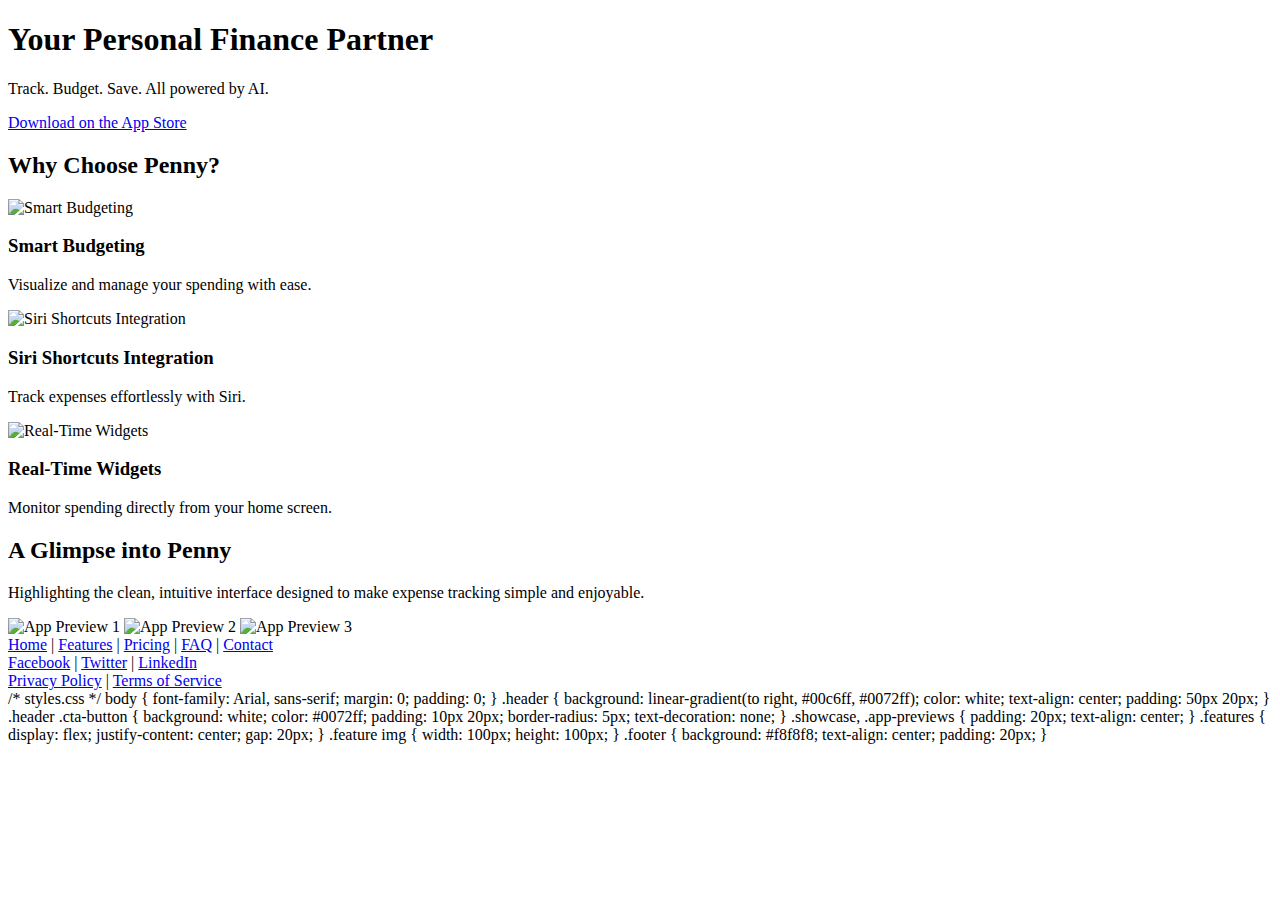
==== main.html @ 64af93da "Create main.html" ====
<!DOCTYPE html>
<html lang="en">
<head>
    <meta charset="UTF-8">
    <meta name="viewport" content="width=device-width, initial-scale=1.0">
    <title>Penny – AI Expense Tracker</title>
    <link rel="stylesheet" href="styles.css">
</head>
<body>
    <header class="header">
        <div class="header-content">
            <h1>Your Personal Finance Partner</h1>
            <p>Track. Budget. Save. All powered by AI.</p>
            <a href="https://apps.apple.com/us/app/penny-ai-expense-tracker/id6680195347" class="cta-button">Download on the App Store</a>
        </div>
    </header>

    <section class="showcase">
        <h2>Why Choose Penny?</h2>
        <div class="features">
            <div class="feature">
                <img src="Budget.jpg" alt="Smart Budgeting">
                <h3>Smart Budgeting</h3>
                <p>Visualize and manage your spending with ease.</p>
            </div>
            <div class="feature">
                <img src="Shortcuts Example.jpg" alt="Siri Shortcuts Integration">
                <h3>Siri Shortcuts Integration</h3>
                <p>Track expenses effortlessly with Siri.</p>
            </div>
            <div class="feature">
                <img src="Widget1.png" alt="Real-Time Widgets">
                <h3>Real-Time Widgets</h3>
                <p>Monitor spending directly from your home screen.</p>
            </div>
        </div>
    </section>

    <section class="app-previews">
        <h2>A Glimpse into Penny</h2>
        <p>Highlighting the clean, intuitive interface designed to make expense tracking simple and enjoyable.</p>
        <div class="carousel">
            <img src="Simulator Screenshot - iPhone 15 Pro 18.1 Tesla Shane - 2024-11-11 at 12.07.38.png" alt="App Preview 1">
            <img src="Simulator Screenshot - iPhone 15 Pro 18.1 Tesla Shane - 2024-11-11 at 12.10.57.png" alt="App Preview 2">
            <img src="Simulator Screenshot - iPhone 16 Plus - 2024-11-18 at 12.24.31.png" alt="App Preview 3">
        </div>
    </section>

    <footer class="footer">
        <div class="footer-links">
            <a href="#">Home</a> | <a href="#">Features</a> | <a href="#">Pricing</a> | <a href="#">FAQ</a> | <a href="#">Contact</a>
        </div>
        <div class="social-media">
            <a href="#">Facebook</a> | <a href="#">Twitter</a> | <a href="#">LinkedIn</a>
        </div>
        <div class="legal">
            <a href="#">Privacy Policy</a> | <a href="#">Terms of Service</a>
        </div>
    </footer>
</body>
</html>

/* styles.css */
body {
    font-family: Arial, sans-serif;
    margin: 0;
    padding: 0;
}

.header {
    background: linear-gradient(to right, #00c6ff, #0072ff);
    color: white;
    text-align: center;
    padding: 50px 20px;
}

.header .cta-button {
    background: white;
    color: #0072ff;
    padding: 10px 20px;
    border-radius: 5px;
    text-decoration: none;
}

.showcase, .app-previews {
    padding: 20px;
    text-align: center;
}

.features {
    display: flex;
    justify-content: center;
    gap: 20px;
}

.feature img {
    width: 100px;
    height: 100px;
}

.footer {
    background: #f8f8f8;
    text-align: center;
    padding: 20px;
}
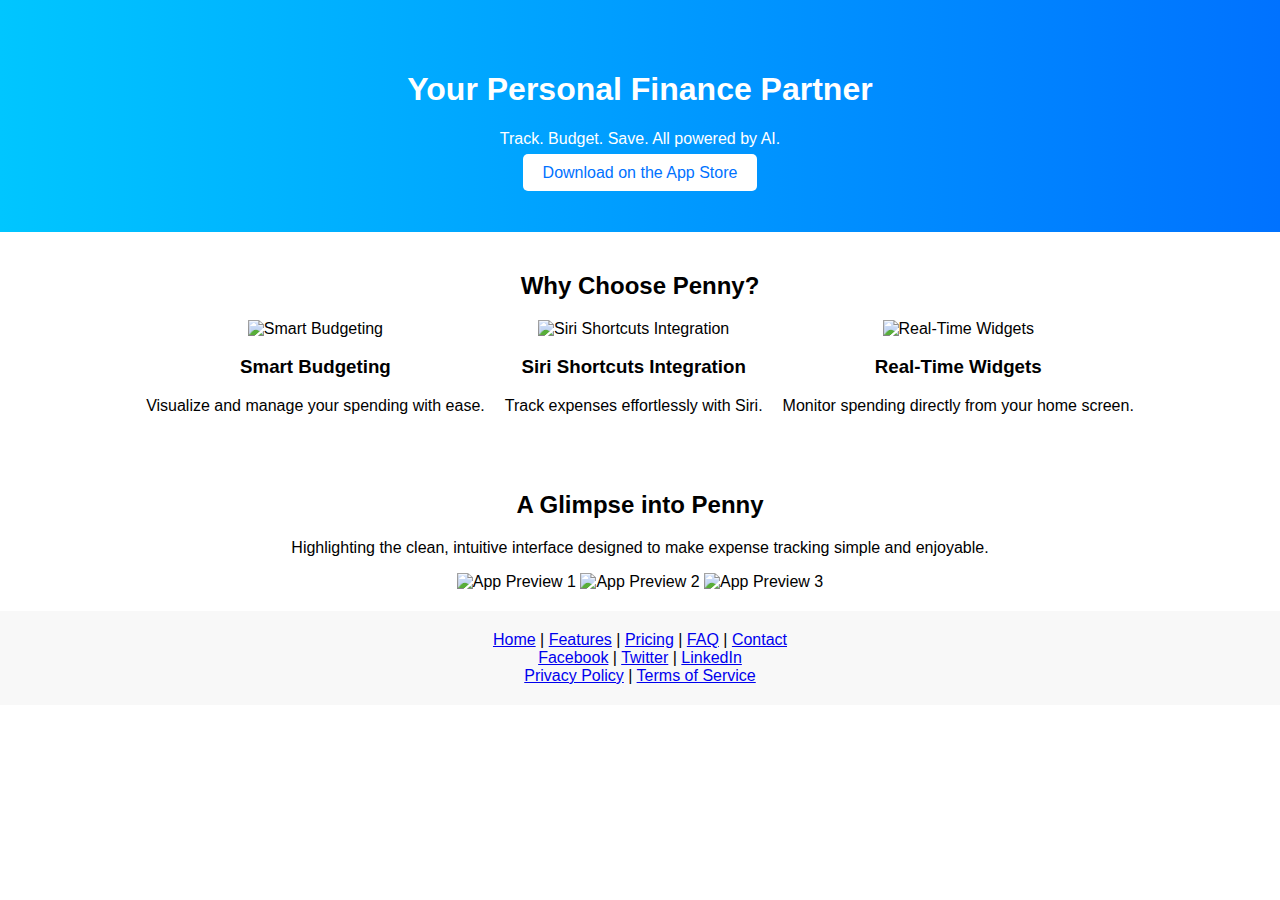
==== commit 8ebccc1a: "Update main.html" ====
--- a/main.html
+++ b/main.html
@@ -60,46 +60,3 @@
 </body>
 </html>
 
-/* styles.css */
-body {
-    font-family: Arial, sans-serif;
-    margin: 0;
-    padding: 0;
-}
-
-.header {
-    background: linear-gradient(to right, #00c6ff, #0072ff);
-    color: white;
-    text-align: center;
-    padding: 50px 20px;
-}
-
-.header .cta-button {
-    background: white;
-    color: #0072ff;
-    padding: 10px 20px;
-    border-radius: 5px;
-    text-decoration: none;
-}
-
-.showcase, .app-previews {
-    padding: 20px;
-    text-align: center;
-}
-
-.features {
-    display: flex;
-    justify-content: center;
-    gap: 20px;
-}
-
-.feature img {
-    width: 100px;
-    height: 100px;
-}
-
-.footer {
-    background: #f8f8f8;
-    text-align: center;
-    padding: 20px;
-}
--- a/styles.css
+++ b/styles.css
@@ -0,0 +1,43 @@
+/* styles.css */
+body {
+    font-family: Arial, sans-serif;
+    margin: 0;
+    padding: 0;
+}
+
+.header {
+    background: linear-gradient(to right, #00c6ff, #0072ff);
+    color: white;
+    text-align: center;
+    padding: 50px 20px;
+}
+
+.header .cta-button {
+    background: white;
+    color: #0072ff;
+    padding: 10px 20px;
+    border-radius: 5px;
+    text-decoration: none;
+}
+
+.showcase, .app-previews {
+    padding: 20px;
+    text-align: center;
+}
+
+.features {
+    display: flex;
+    justify-content: center;
+    gap: 20px;
+}
+
+.feature img {
+    width: 100px;
+    height: 100px;
+}
+
+.footer {
+    background: #f8f8f8;
+    text-align: center;
+    padding: 20px;
+}
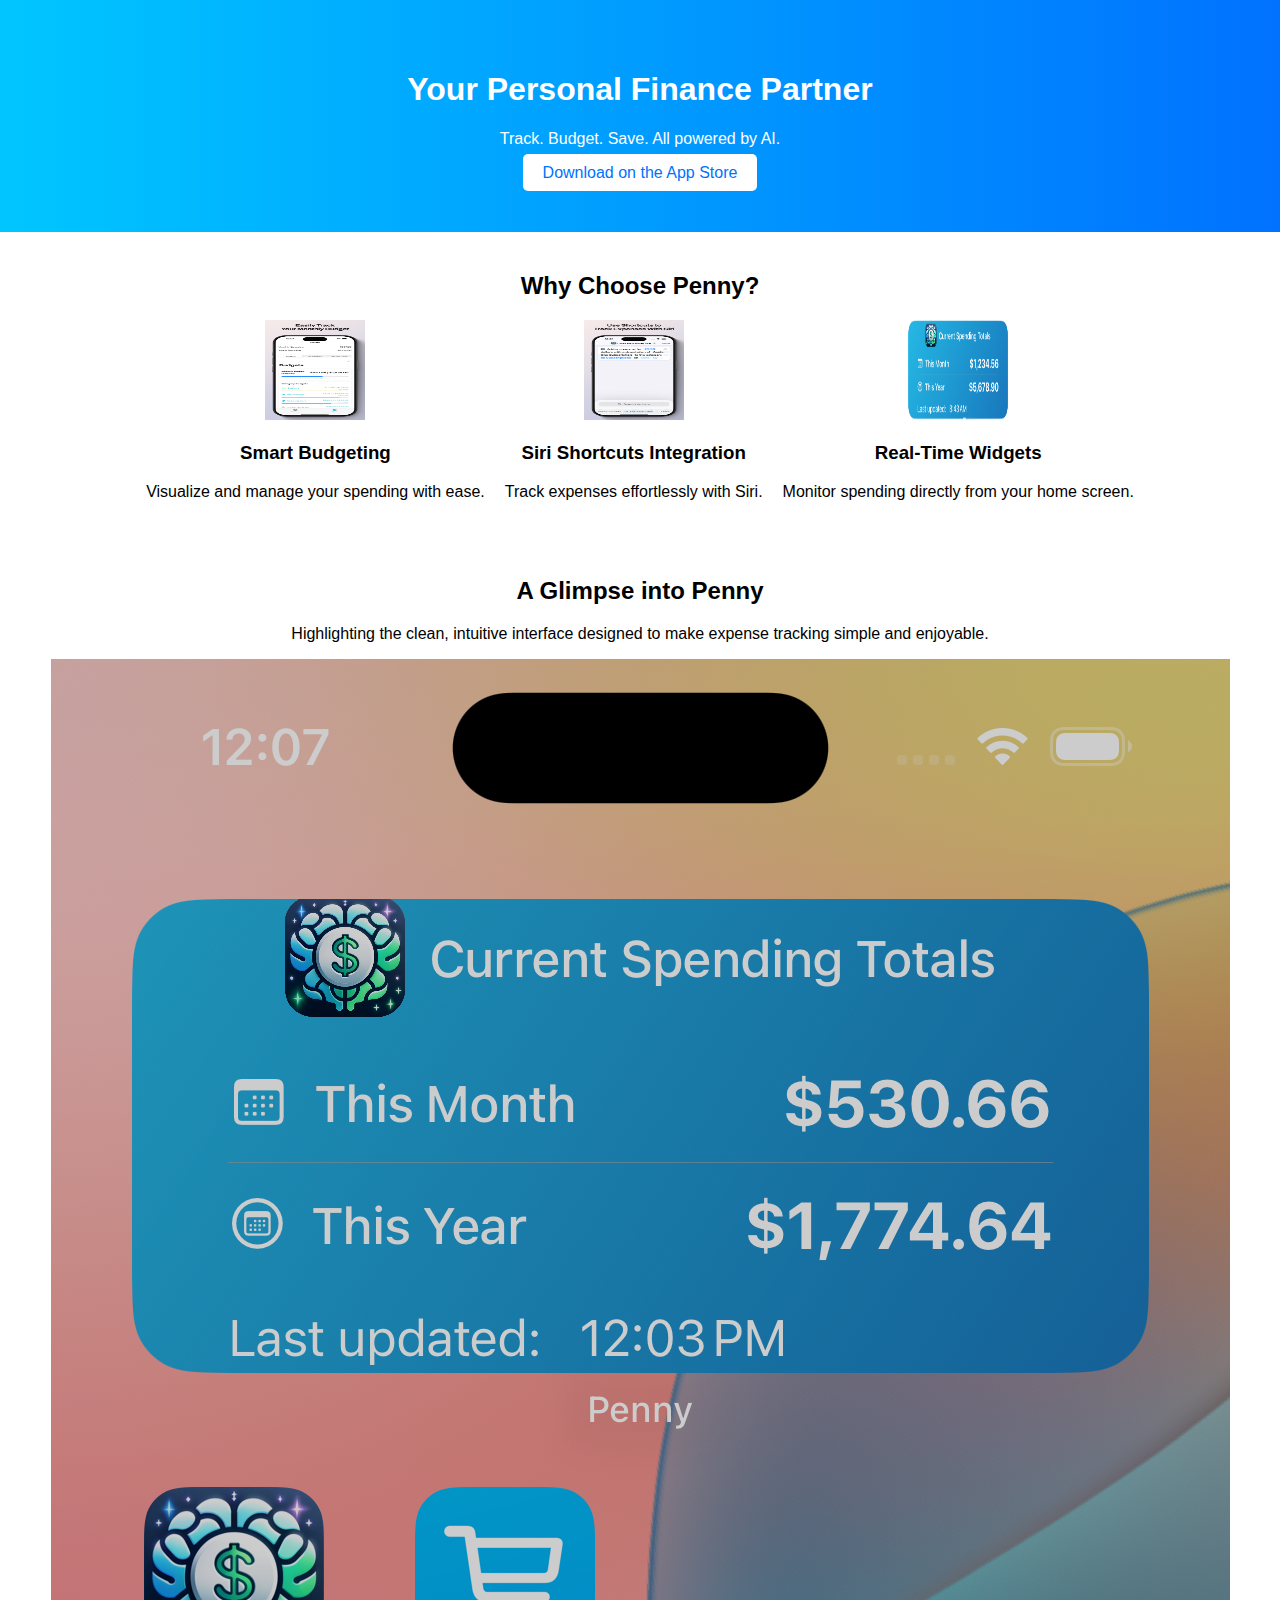
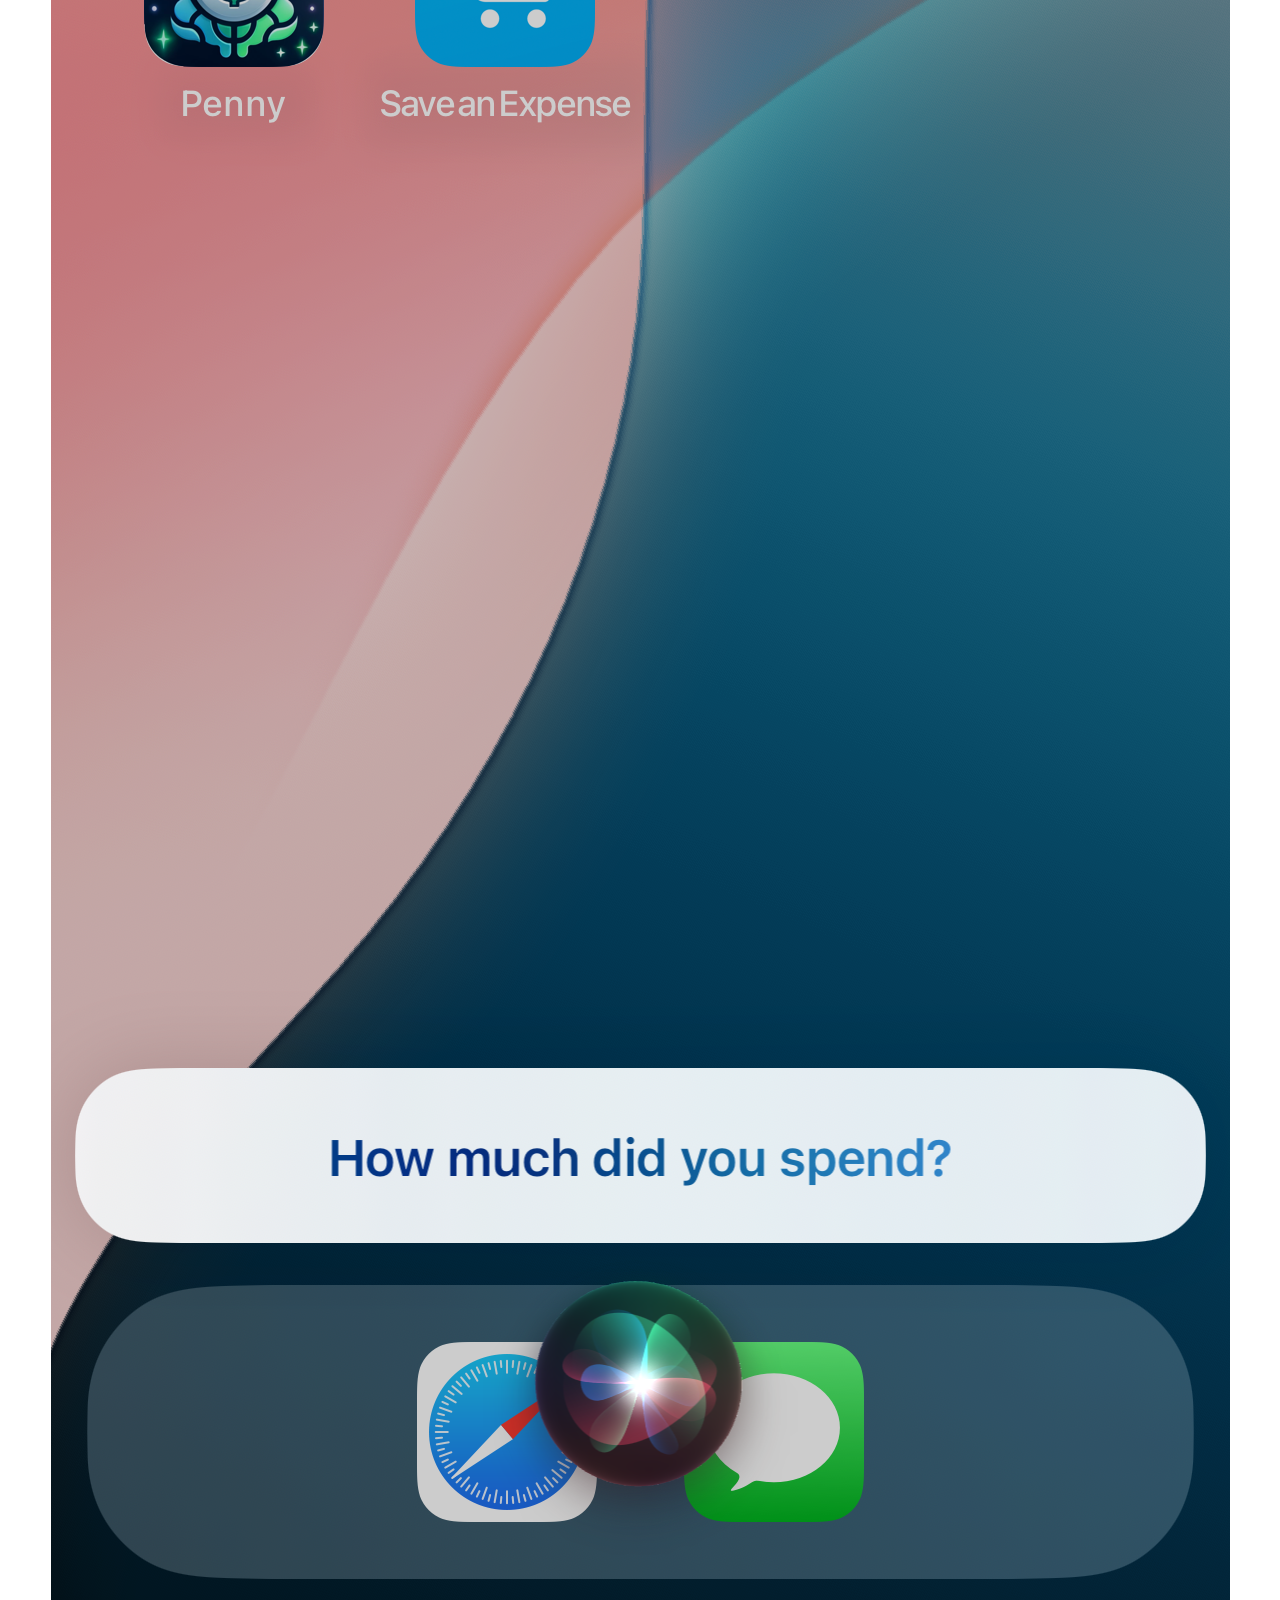
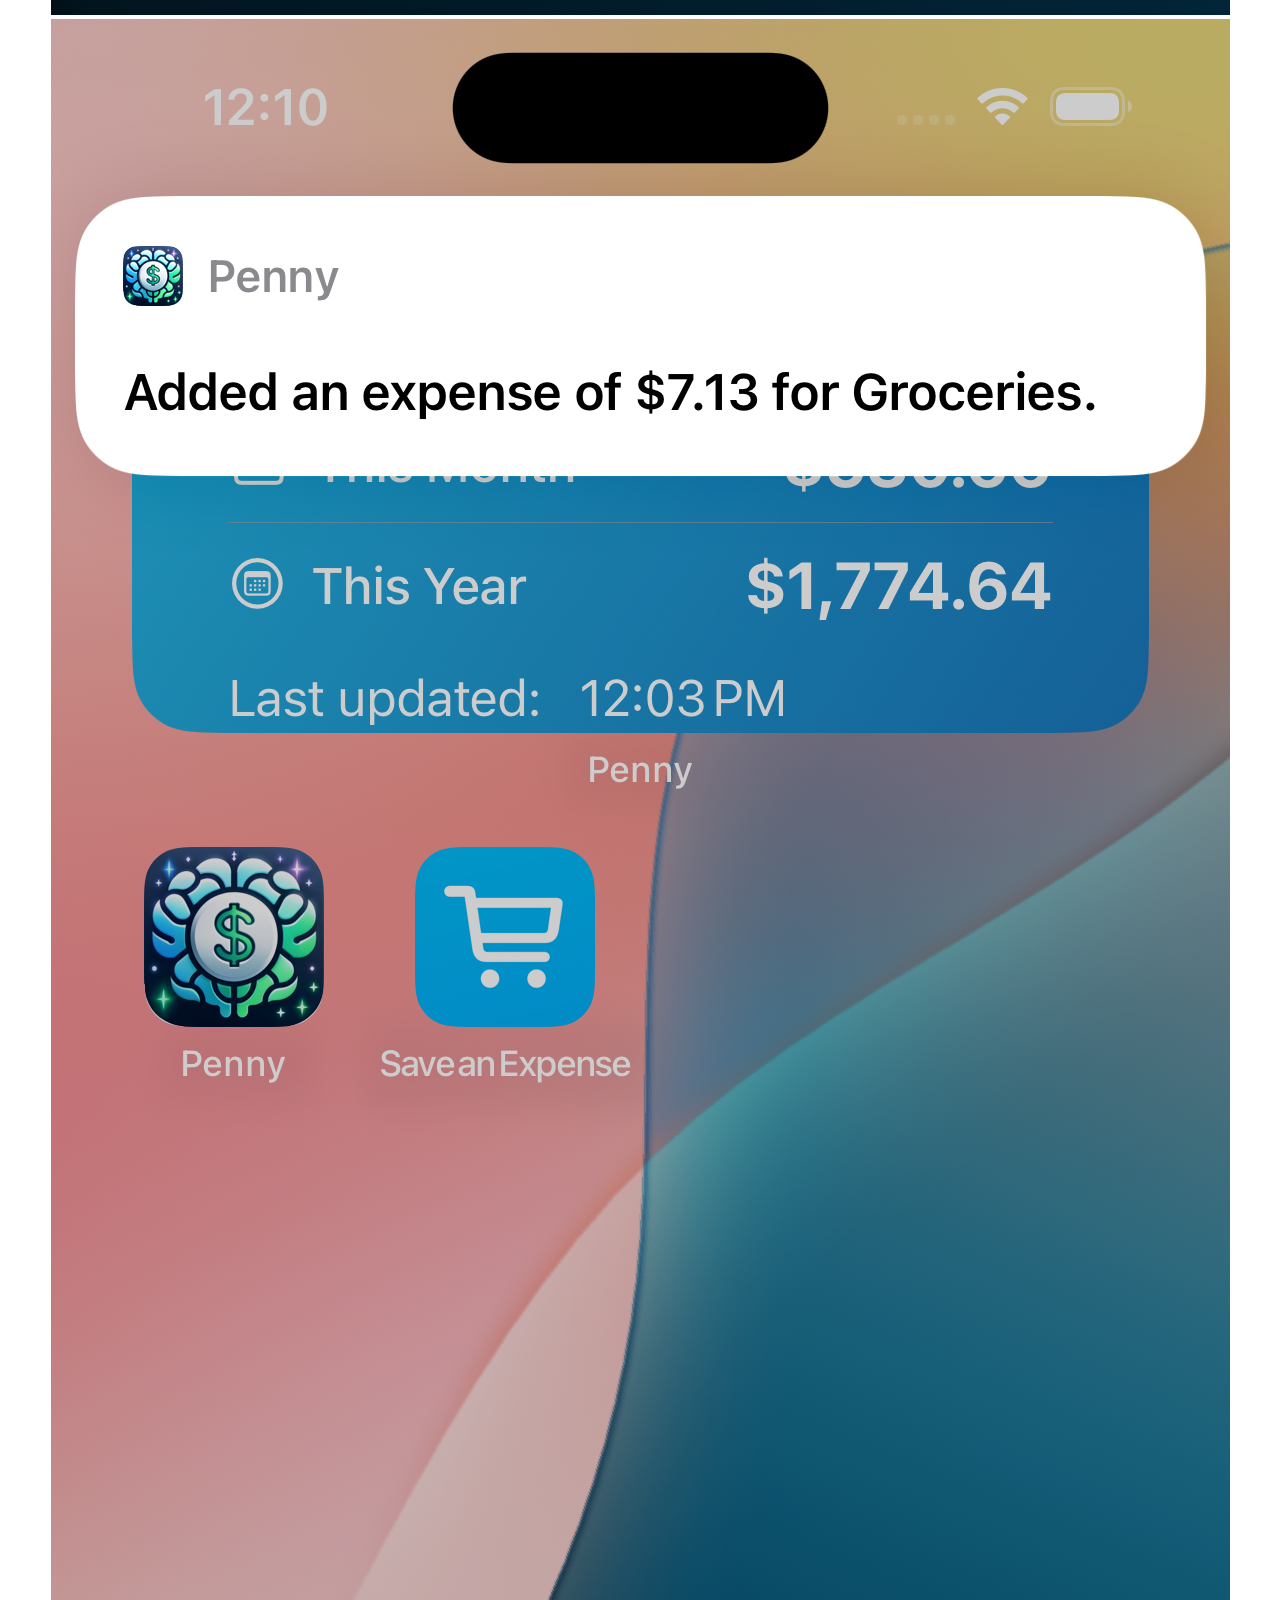
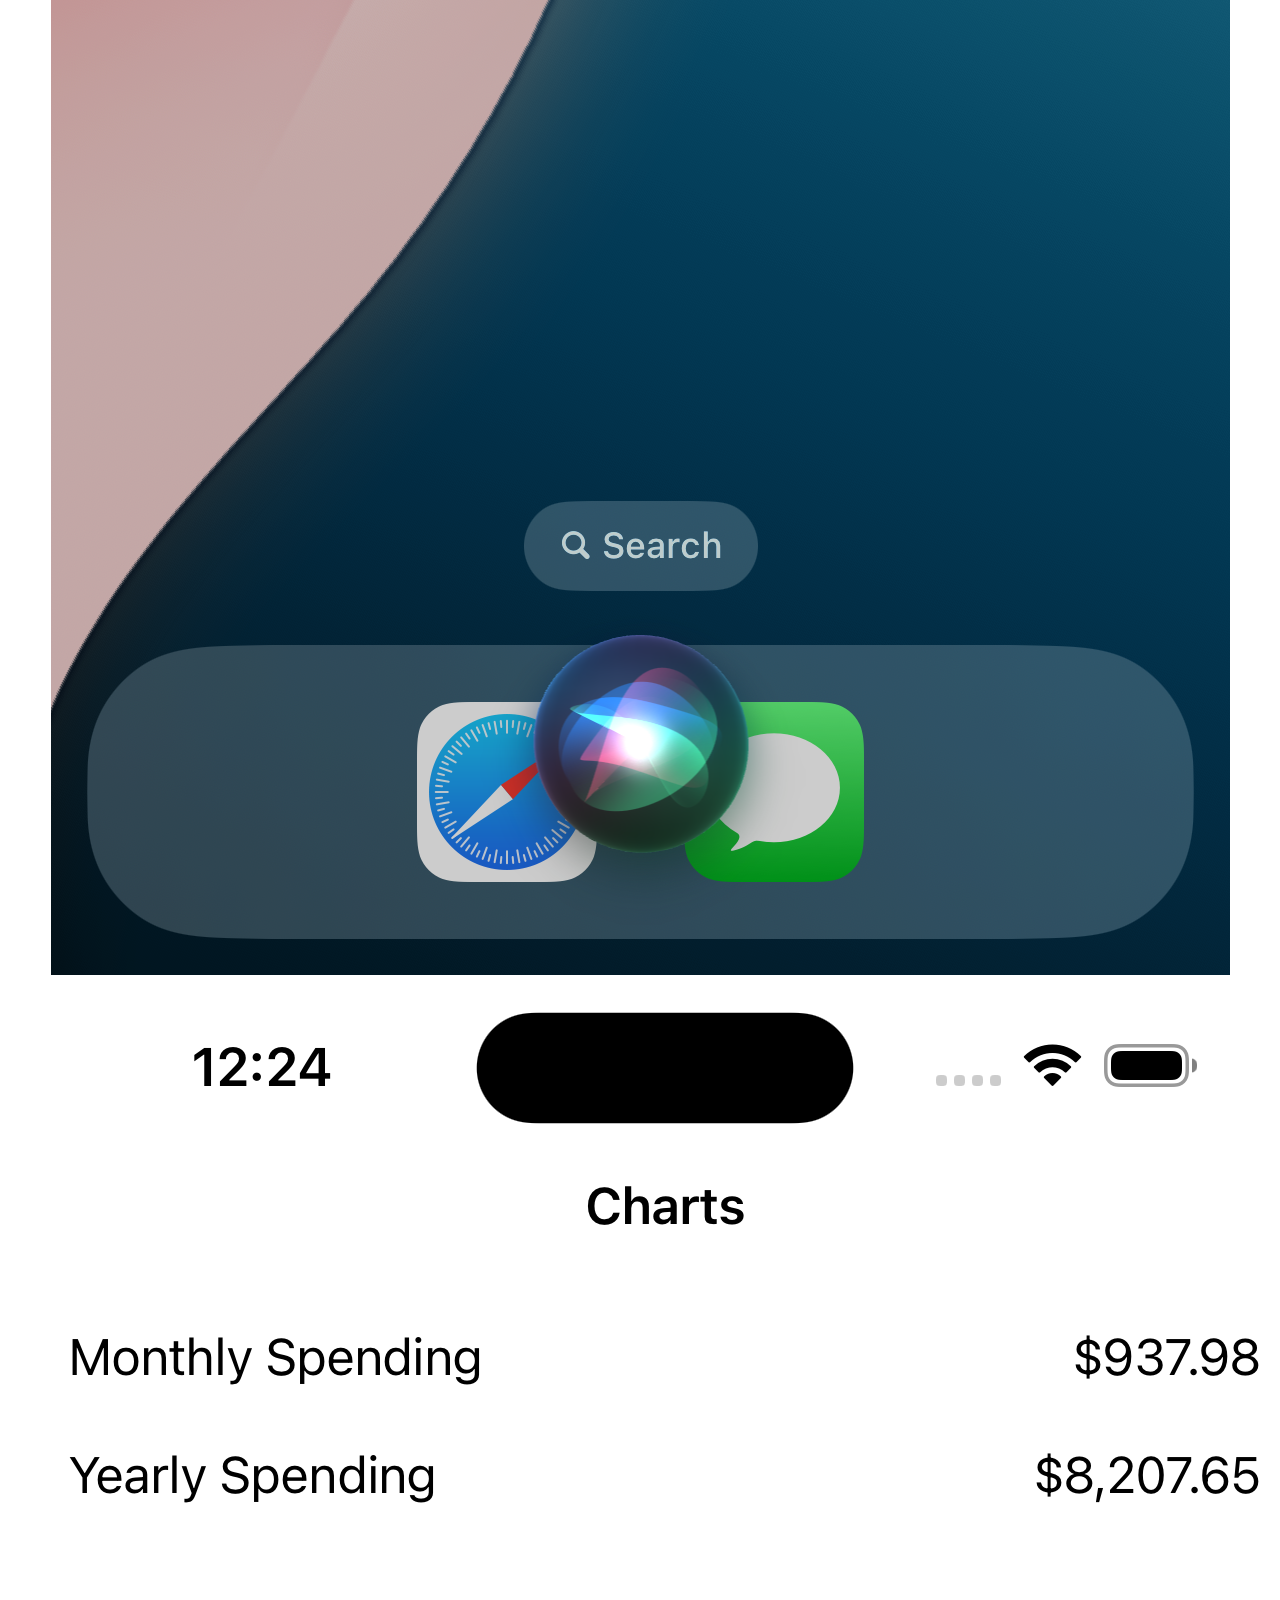
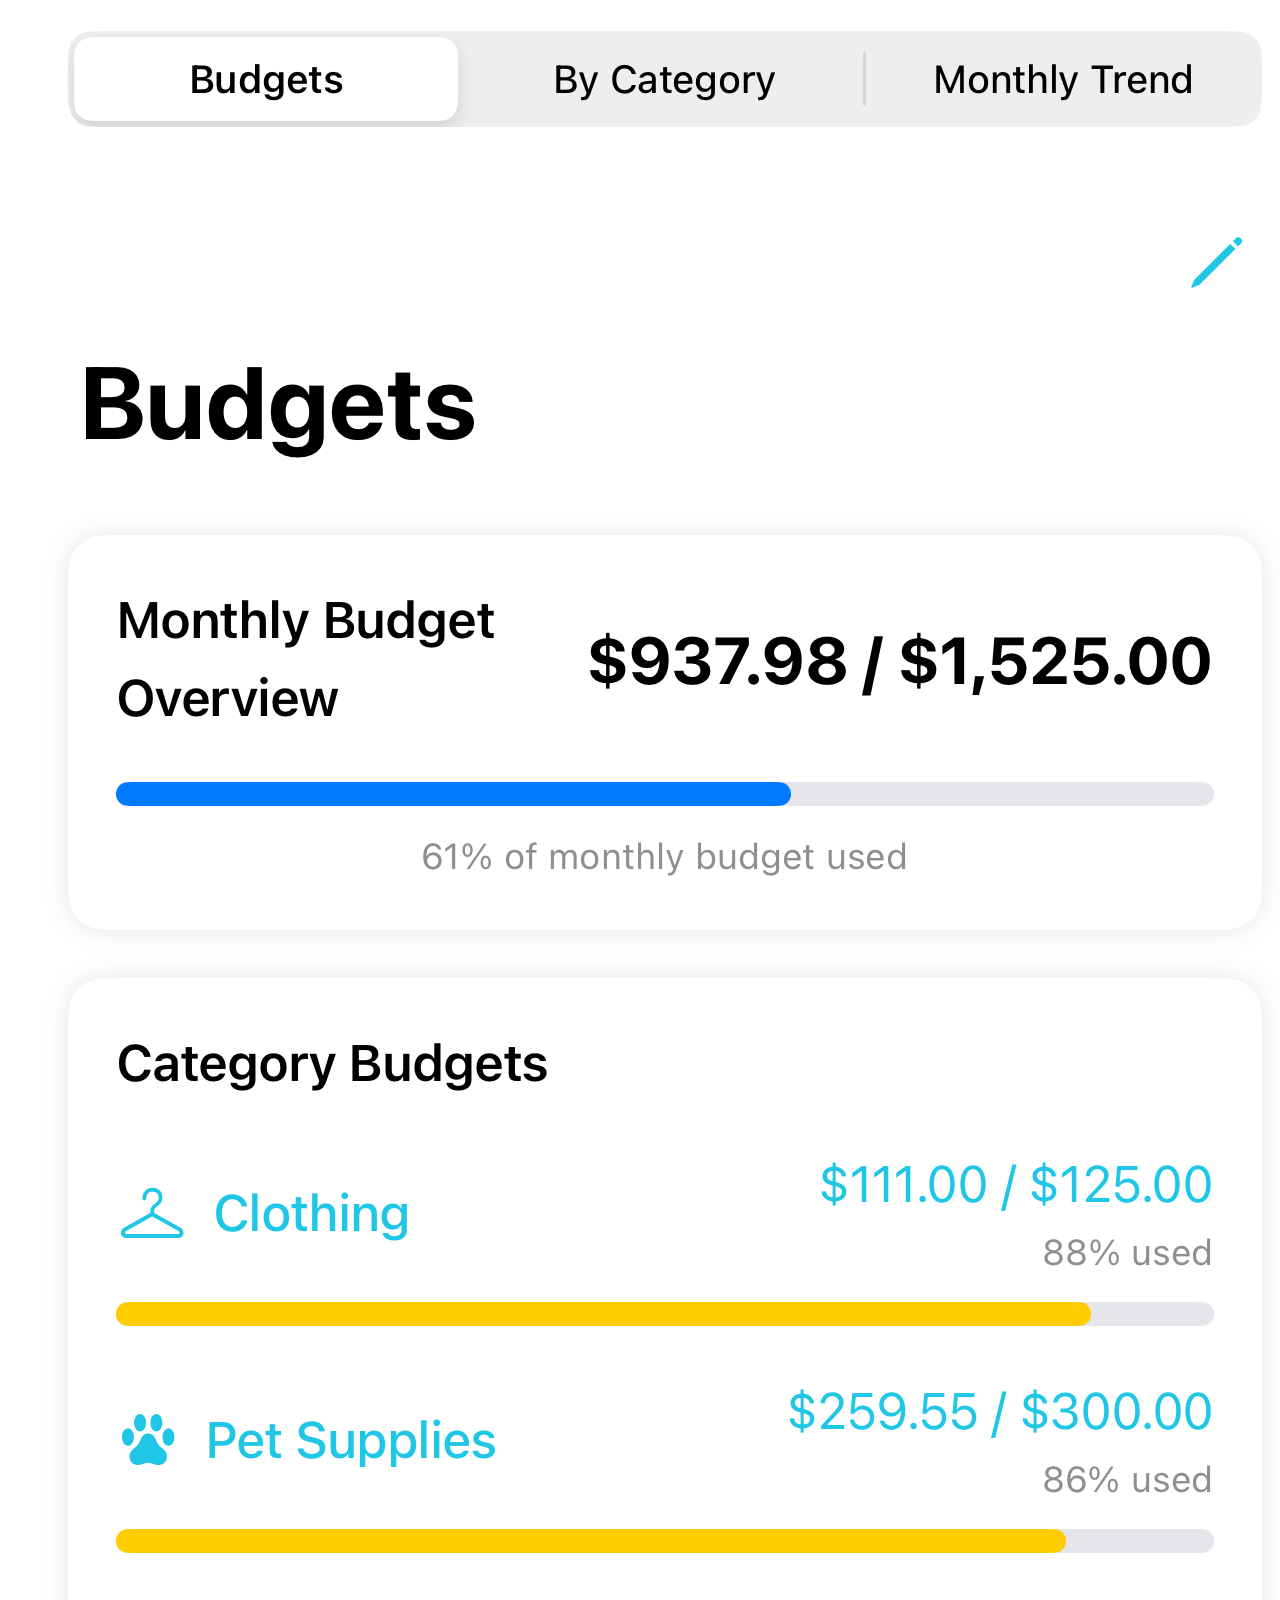
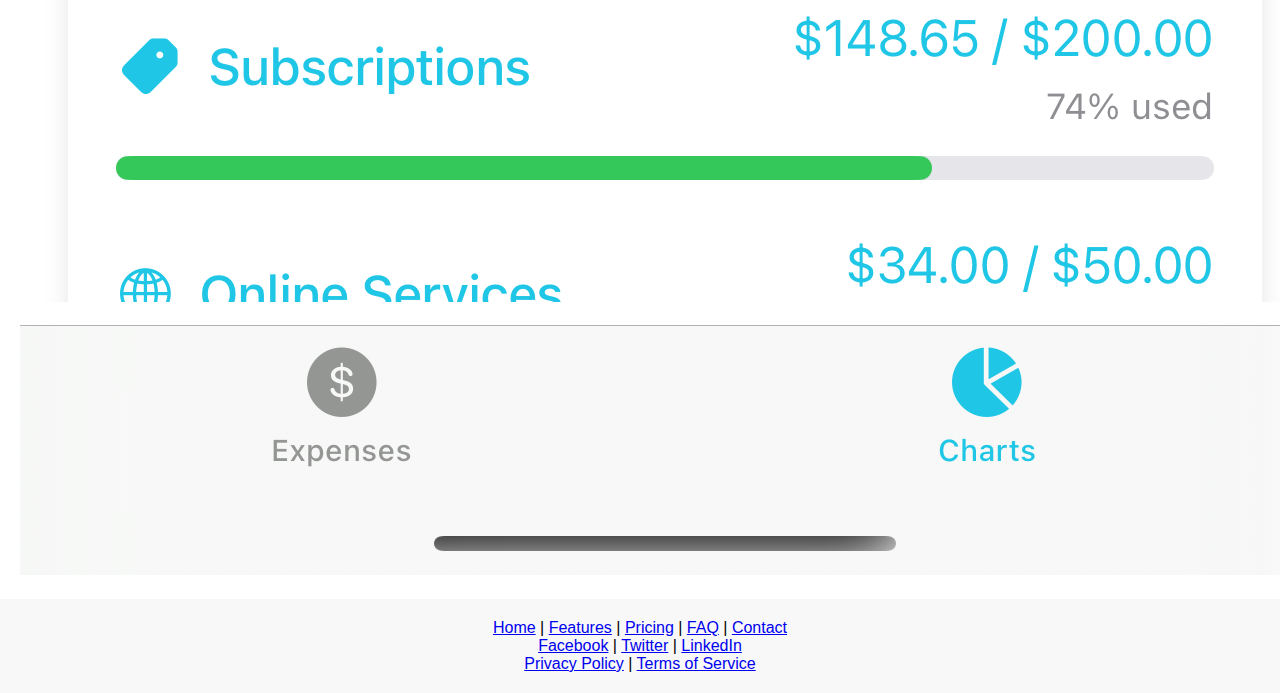
==== commit 8bf7d4dc: "Update main.html" ====
--- a/main.html
+++ b/main.html
@@ -40,9 +40,9 @@
         <h2>A Glimpse into Penny</h2>
         <p>Highlighting the clean, intuitive interface designed to make expense tracking simple and enjoyable.</p>
         <div class="carousel">
-            <img src="Simulator Screenshot - iPhone 15 Pro 18.1 Tesla Shane - 2024-11-11 at 12.07.38.png" alt="App Preview 1">
-            <img src="Simulator Screenshot - iPhone 15 Pro 18.1 Tesla Shane - 2024-11-11 at 12.10.57.png" alt="App Preview 2">
-            <img src="Simulator Screenshot - iPhone 16 Plus - 2024-11-18 at 12.24.31.png" alt="App Preview 3">
+            <img src="Simulator Screenshot - iPhone 15 Pro 18.1 Tesla Shane - 2024-11-11 at 12.07.38.png" class="preview-image" alt="App Preview 1">
+            <img src="Simulator Screenshot - iPhone 15 Pro 18.1 Tesla Shane - 2024-11-11 at 12.10.57.png" class="preview-image" alt="App Preview 2">
+            <img src="Simulator Screenshot - iPhone 16 Plus - 2024-11-18 at 12.24.31.png" class="preview-image" alt="App Preview 3">
         </div>
     </section>
 
@@ -59,4 +59,3 @@
     </footer>
 </body>
 </html>
-
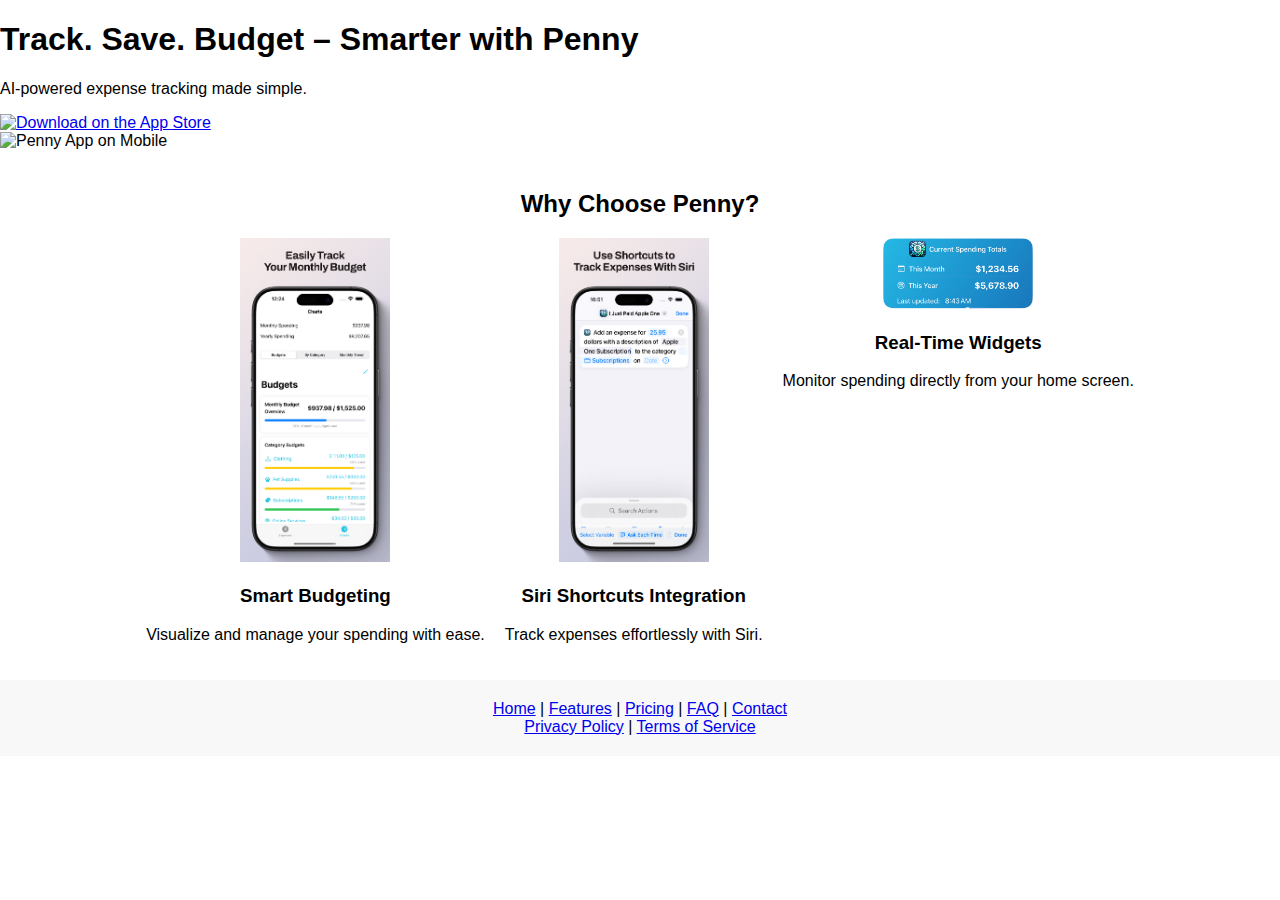
==== commit 2c4a3445: "Update main.html" ====
--- a/main.html
+++ b/main.html
@@ -7,11 +7,17 @@
     <link rel="stylesheet" href="styles.css">
 </head>
 <body>
-    <header class="header">
-        <div class="header-content">
-            <h1>Your Personal Finance Partner</h1>
-            <p>Track. Budget. Save. All powered by AI.</p>
-            <a href="https://apps.apple.com/us/app/penny-ai-expense-tracker/id6680195347" class="cta-button">Download on the App Store</a>
+    <!-- Header Section -->
+    <header class="hero">
+        <div class="hero-content">
+            <h1>Track. Save. Budget – Smarter with Penny</h1>
+            <p>AI-powered expense tracking made simple.</p>
+            <a href="https://apps.apple.com/us/app/penny-ai-expense-tracker/id6680195347" class="cta-button">
+                <img src="app-store-badge.png" alt="Download on the App Store">
+            </a>
+        </div>
+        <div class="hero-image">
+            <img src="hero.jpg" alt="Penny App on Mobile">
         </div>
     </header>
 
@@ -36,22 +42,9 @@
         </div>
     </section>
 
-    <section class="app-previews">
-        <h2>A Glimpse into Penny</h2>
-        <p>Highlighting the clean, intuitive interface designed to make expense tracking simple and enjoyable.</p>
-        <div class="carousel">
-            <img src="Simulator Screenshot - iPhone 15 Pro 18.1 Tesla Shane - 2024-11-11 at 12.07.38.png" class="preview-image" alt="App Preview 1">
-            <img src="Simulator Screenshot - iPhone 15 Pro 18.1 Tesla Shane - 2024-11-11 at 12.10.57.png" class="preview-image" alt="App Preview 2">
-            <img src="Simulator Screenshot - iPhone 16 Plus - 2024-11-18 at 12.24.31.png" class="preview-image" alt="App Preview 3">
-        </div>
-    </section>
-
     <footer class="footer">
         <div class="footer-links">
             <a href="#">Home</a> | <a href="#">Features</a> | <a href="#">Pricing</a> | <a href="#">FAQ</a> | <a href="#">Contact</a>
-        </div>
-        <div class="social-media">
-            <a href="#">Facebook</a> | <a href="#">Twitter</a> | <a href="#">LinkedIn</a>
         </div>
         <div class="legal">
             <a href="#">Privacy Policy</a> | <a href="#">Terms of Service</a>
--- a/styles.css
+++ b/styles.css
@@ -32,8 +32,19 @@
 }
 
 .feature img {
-    width: 100px;
-    height: 100px;
+    width: 150px;
+    height: auto;
+}
+
+.carousel {
+    display: flex;
+    justify-content: center;
+    gap: 10px;
+}
+
+.carousel .preview-image {
+    width: 250px;
+    height: auto;
 }
 
 .footer {
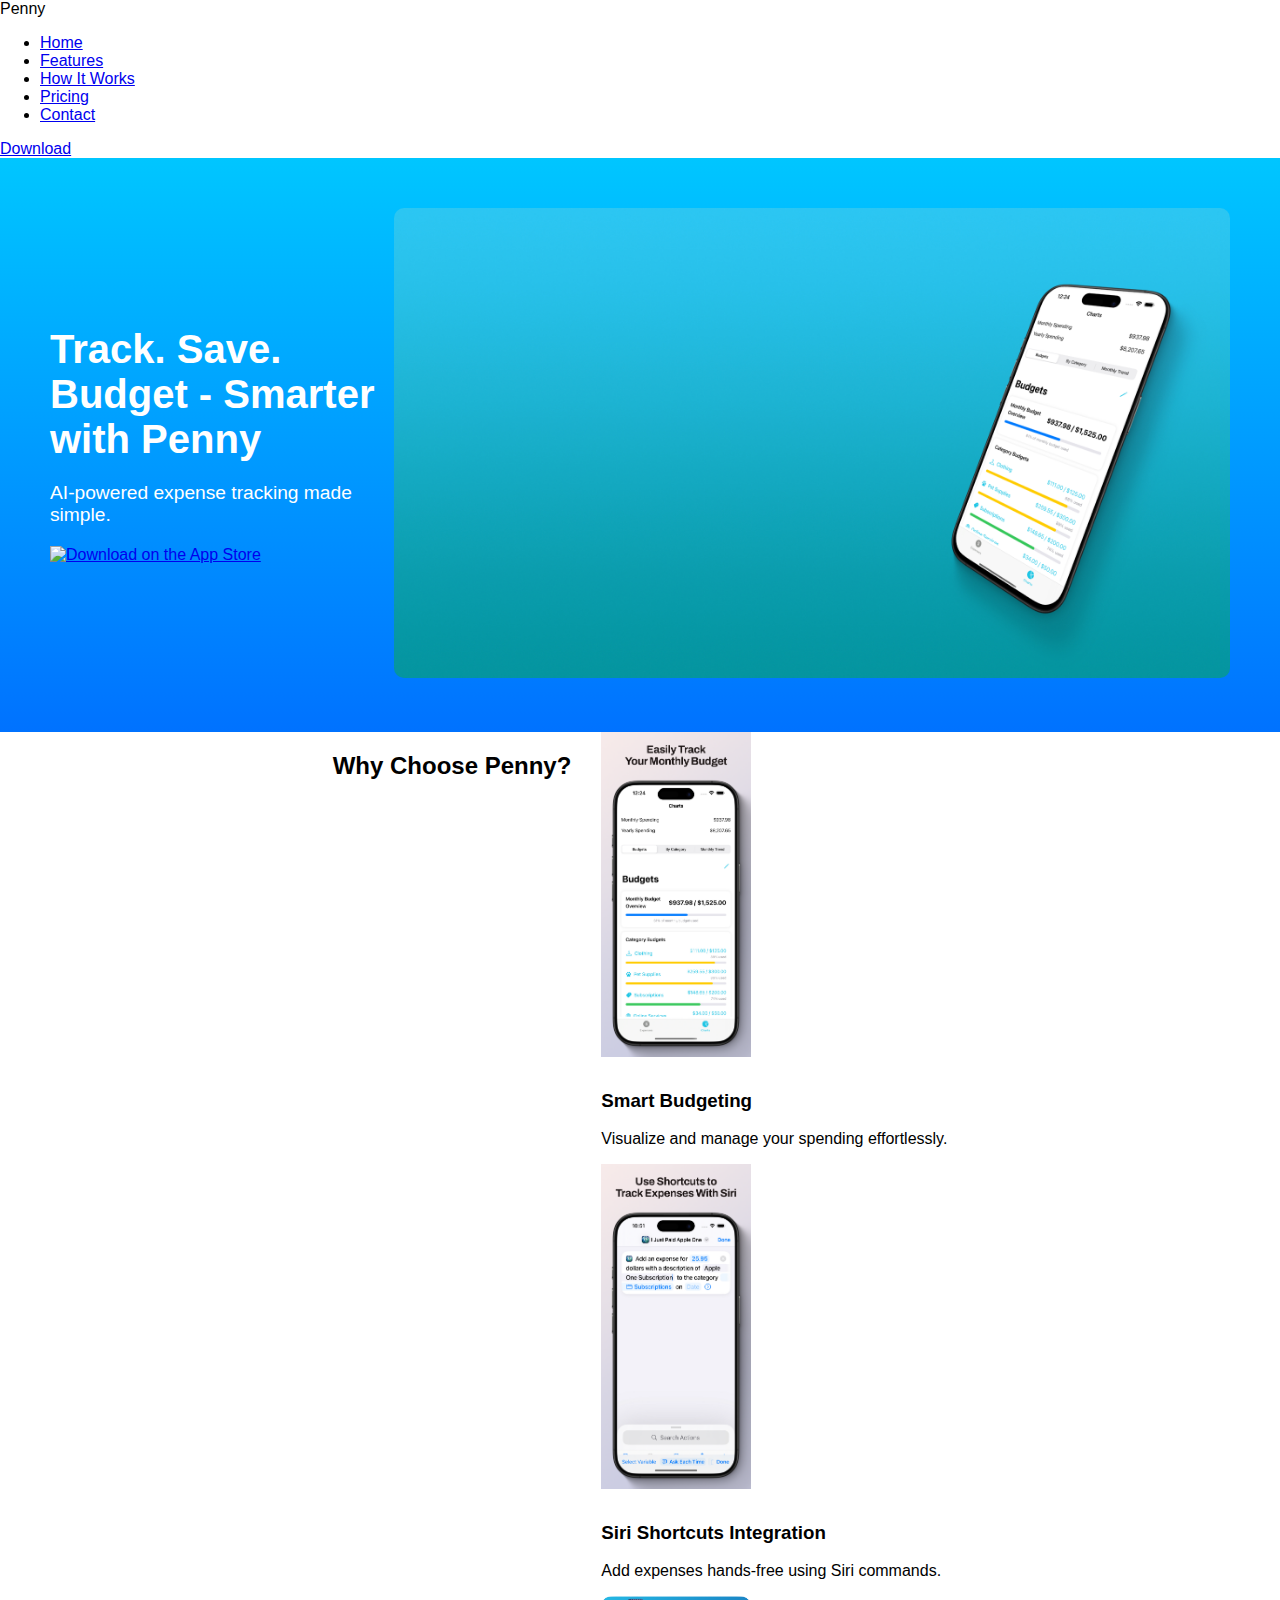
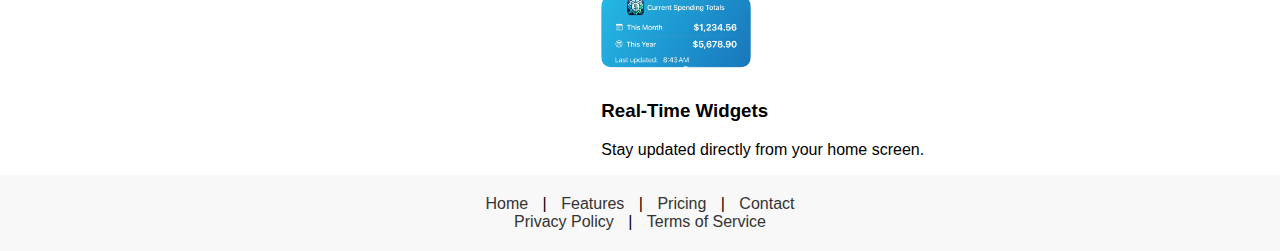
==== commit 6327168b: "Update main.html" ====
--- a/main.html
+++ b/main.html
@@ -7,10 +7,23 @@
     <link rel="stylesheet" href="styles.css">
 </head>
 <body>
-    <!-- Header Section -->
-    <header class="hero">
+    <!-- Navigation Bar -->
+    <nav class="navbar">
+        <div class="nav-logo">Penny</div>
+        <ul class="nav-links">
+            <li><a href="#home">Home</a></li>
+            <li><a href="#features">Features</a></li>
+            <li><a href="#how-it-works">How It Works</a></li>
+            <li><a href="#pricing">Pricing</a></li>
+            <li><a href="#contact">Contact</a></li>
+        </ul>
+        <a href="https://apps.apple.com/us/app/penny-ai-expense-tracker/id6680195347" class="download-btn">Download</a>
+    </nav>
+
+    <!-- Hero Section -->
+    <header id="home" class="hero">
         <div class="hero-content">
-            <h1>Track. Save. Budget – Smarter with Penny</h1>
+            <h1>Track. Save. Budget - Smarter with Penny</h1>
             <p>AI-powered expense tracking made simple.</p>
             <a href="https://apps.apple.com/us/app/penny-ai-expense-tracker/id6680195347" class="cta-button">
                 <img src="app-store-badge.png" alt="Download on the App Store">
@@ -21,30 +34,31 @@
         </div>
     </header>
 
-    <section class="showcase">
+    <!-- Features Section -->
+    <section id="features" class="features">
         <h2>Why Choose Penny?</h2>
-        <div class="features">
+        <div class="feature-grid">
             <div class="feature">
                 <img src="Budget.jpg" alt="Smart Budgeting">
                 <h3>Smart Budgeting</h3>
-                <p>Visualize and manage your spending with ease.</p>
+                <p>Visualize and manage your spending effortlessly.</p>
             </div>
             <div class="feature">
                 <img src="Shortcuts Example.jpg" alt="Siri Shortcuts Integration">
                 <h3>Siri Shortcuts Integration</h3>
-                <p>Track expenses effortlessly with Siri.</p>
+                <p>Add expenses hands-free using Siri commands.</p>
             </div>
             <div class="feature">
                 <img src="Widget1.png" alt="Real-Time Widgets">
                 <h3>Real-Time Widgets</h3>
-                <p>Monitor spending directly from your home screen.</p>
+                <p>Stay updated directly from your home screen.</p>
             </div>
         </div>
     </section>
 
     <footer class="footer">
         <div class="footer-links">
-            <a href="#">Home</a> | <a href="#">Features</a> | <a href="#">Pricing</a> | <a href="#">FAQ</a> | <a href="#">Contact</a>
+            <a href="#">Home</a> | <a href="#">Features</a> | <a href="#">Pricing</a> | <a href="#">Contact</a>
         </div>
         <div class="legal">
             <a href="#">Privacy Policy</a> | <a href="#">Terms of Service</a>
--- a/styles.css
+++ b/styles.css
@@ -5,46 +5,56 @@
     padding: 0;
 }
 
-.header {
-    background: linear-gradient(to right, #00c6ff, #0072ff);
+.hero {
+    display: flex;
+    align-items: center;
+    justify-content: space-between;
+    padding: 50px;
+    background: linear-gradient(to bottom, #00c6ff, #0072ff);
     color: white;
+}
+
+.hero-content {
+    max-width: 50%;
+}
+
+.hero h1 {
+    font-size: 2.5rem;
+    margin: 0 0 20px;
+}
+
+.hero p {
+    font-size: 1.2rem;
+    margin-bottom: 20px;
+}
+
+.hero-image img {
+    max-width: 100%;
+    height: auto;
+    border-radius: 10px;
+}
+
+.cta-button img {
+    width: 150px;
+    height: auto;
+}
+
+.showcase {
     text-align: center;
     padding: 50px 20px;
-}
-
-.header .cta-button {
-    background: white;
-    color: #0072ff;
-    padding: 10px 20px;
-    border-radius: 5px;
-    text-decoration: none;
-}
-
-.showcase, .app-previews {
-    padding: 20px;
-    text-align: center;
 }
 
 .features {
     display: flex;
     justify-content: center;
-    gap: 20px;
+    gap: 30px;
+    flex-wrap: wrap;
 }
 
 .feature img {
     width: 150px;
     height: auto;
-}
-
-.carousel {
-    display: flex;
-    justify-content: center;
-    gap: 10px;
-}
-
-.carousel .preview-image {
-    width: 250px;
-    height: auto;
+    margin-bottom: 10px;
 }
 
 .footer {
@@ -52,3 +62,13 @@
     text-align: center;
     padding: 20px;
 }
+
+.footer-links a, .legal a {
+    text-decoration: none;
+    color: #333;
+    margin: 0 10px;
+}
+
+.footer-links a:hover, .legal a:hover {
+    text-decoration: underline;
+}
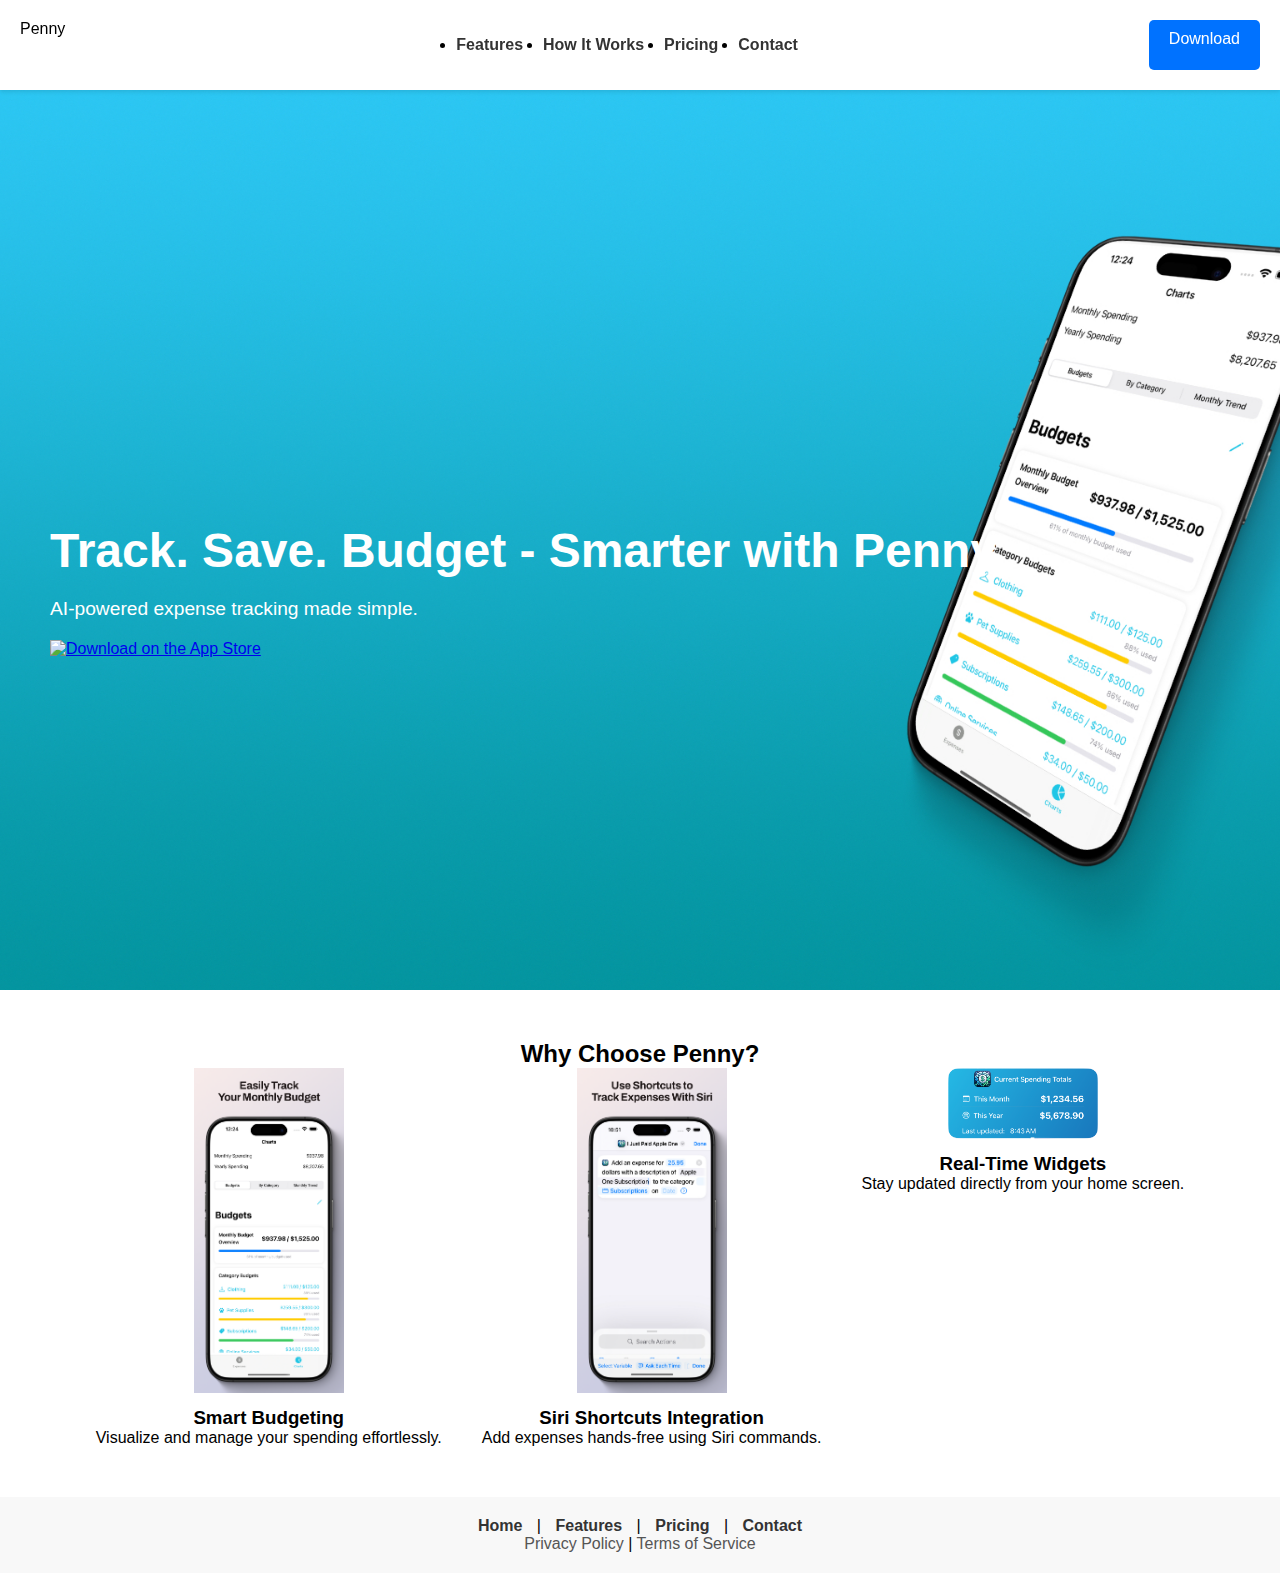
==== commit b3698582: "Update main.html" ====
--- a/main.html
+++ b/main.html
@@ -11,7 +11,6 @@
     <nav class="navbar">
         <div class="nav-logo">Penny</div>
         <ul class="nav-links">
-            <li><a href="#home">Home</a></li>
             <li><a href="#features">Features</a></li>
             <li><a href="#how-it-works">How It Works</a></li>
             <li><a href="#pricing">Pricing</a></li>
@@ -21,17 +20,17 @@
     </nav>
 
     <!-- Hero Section -->
-    <header id="home" class="hero">
-        <div class="hero-content">
-            <h1>Track. Save. Budget - Smarter with Penny</h1>
-            <p>AI-powered expense tracking made simple.</p>
-            <a href="https://apps.apple.com/us/app/penny-ai-expense-tracker/id6680195347" class="cta-button">
-                <img src="app-store-badge.png" alt="Download on the App Store">
-            </a>
+    <header class="hero">
+        <div class="hero-overlay">
+            <div class="hero-text">
+                <h1>Track. Save. Budget - Smarter with Penny</h1>
+                <p>AI-powered expense tracking made simple.</p>
+                <a href="https://apps.apple.com/us/app/penny-ai-expense-tracker/id6680195347" class="cta-button">
+                    <img src="app-store-badge.png" alt="Download on the App Store">
+                </a>
+            </div>
         </div>
-        <div class="hero-image">
-            <img src="hero.jpg" alt="Penny App on Mobile">
-        </div>
+        <img src="hero.jpg" alt="Penny App on Mobile" class="hero-image">
     </header>
 
     <!-- Features Section -->
@@ -56,6 +55,7 @@
         </div>
     </section>
 
+    <!-- Footer -->
     <footer class="footer">
         <div class="footer-links">
             <a href="#">Home</a> | <a href="#">Features</a> | <a href="#">Pricing</a> | <a href="#">Contact</a>
--- a/styles.css
+++ b/styles.css
@@ -1,37 +1,85 @@
 /* styles.css */
-body {
-    font-family: Arial, sans-serif;
+body, h1, h2, h3, p {
     margin: 0;
     padding: 0;
 }
 
+body {
+    font-family: Arial, sans-serif;
+    background-color: #fff;
+}
+
+/* Navigation */
+.navbar {
+    display: flex;
+    justify-content: space-between;
+    padding: 20px;
+    background: #fff;
+    box-shadow: 0 2px 4px rgba(0, 0, 0, 0.1);
+    position: sticky;
+    top: 0;
+    z-index: 1000;
+}
+
+.nav-links {
+    display: flex;
+    gap: 20px;
+}
+
+.nav-links a {
+    text-decoration: none;
+    color: #333;
+    font-weight: bold;
+}
+
+.download-btn {
+    background-color: #0072ff;
+    color: #fff;
+    padding: 10px 20px;
+    border-radius: 5px;
+    text-decoration: none;
+}
+
+/* Hero Section */
 .hero {
+    position: relative;
+    width: 100%;
+    height: 100vh;
+    overflow: hidden;
+}
+
+.hero-image {
+    width: 100%;
+    height: 100%;
+    object-fit: cover;
+    position: absolute;
+    top: 0;
+    left: 0;
+    z-index: 1;
+}
+
+.hero-overlay {
+    position: absolute;
+    top: 0;
+    left: 0;
+    width: 100%;
+    height: 100%;
     display: flex;
     align-items: center;
-    justify-content: space-between;
+    justify-content: flex-start;
     padding: 50px;
-    background: linear-gradient(to bottom, #00c6ff, #0072ff);
+    z-index: 2;
     color: white;
 }
 
-.hero-content {
-    max-width: 50%;
-}
-
-.hero h1 {
-    font-size: 2.5rem;
-    margin: 0 0 20px;
-}
-
-.hero p {
-    font-size: 1.2rem;
+.hero-text h1 {
+    font-size: 3rem;
     margin-bottom: 20px;
 }
 
-.hero-image img {
-    max-width: 100%;
-    height: auto;
-    border-radius: 10px;
+.hero-text p {
+    font-size: 1.2rem;
+    margin-bottom: 20px;
 }
 
 .cta-button img {
@@ -39,36 +87,39 @@
     height: auto;
 }
 
-.showcase {
+/* Features Section */
+.features {
     text-align: center;
     padding: 50px 20px;
 }
 
-.features {
+.feature-grid {
     display: flex;
     justify-content: center;
-    gap: 30px;
+    gap: 40px;
     flex-wrap: wrap;
 }
 
 .feature img {
     width: 150px;
-    height: auto;
     margin-bottom: 10px;
 }
 
+/* Footer */
 .footer {
-    background: #f8f8f8;
+    background-color: #f8f8f8;
     text-align: center;
     padding: 20px;
 }
 
-.footer-links a, .legal a {
+.footer-links a {
     text-decoration: none;
     color: #333;
     margin: 0 10px;
+    font-weight: bold;
 }
 
-.footer-links a:hover, .legal a:hover {
-    text-decoration: underline;
+.legal a {
+    text-decoration: none;
+    color: #555;
 }
